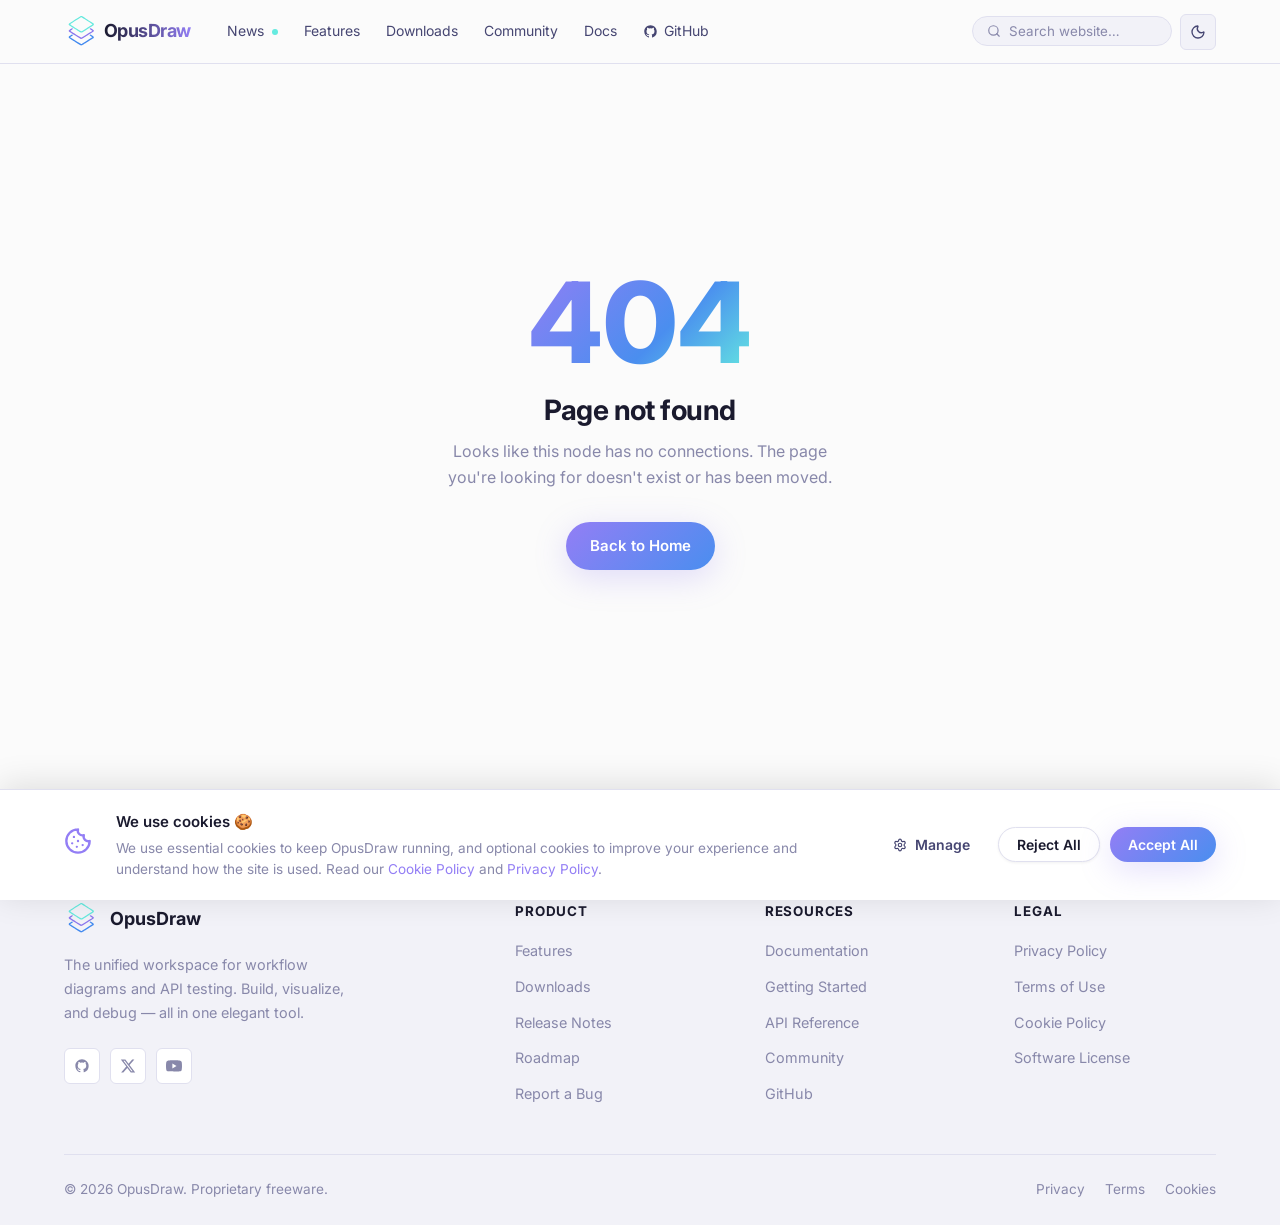
==== index.html @ 01b05174 "initial commit" ====
<!doctype html>
<html lang="en" data-theme="light">
  <head>
    <meta charset="UTF-8" />
    <link rel="icon" type="image/svg+xml" href="/favicon.svg" />
    <meta name="viewport" content="width=device-width, initial-scale=1.0" />

    <!-- Primary Meta Tags -->
    <title>OpusDraw — Workflow Diagrams & API Testing, Unified</title>
    <meta name="title" content="OpusDraw — Workflow Diagrams & API Testing, Unified" />
    <meta name="description" content="OpusDraw combines powerful workflow diagram creation with built-in API endpoint testing. Design, document, and debug — all in one place. Available for Windows, macOS, and Linux." />
    <meta name="keywords" content="workflow diagram, API testing, draw.io alternative, postman alternative, diagram tool, REST client, endpoint testing, software architecture" />
    <meta name="author" content="OpusDraw" />
    <meta name="robots" content="index, follow" />
    <meta name="theme-color" content="#937ef5" />

    <!-- Open Graph / Facebook -->
    <meta property="og:type" content="website" />
    <meta property="og:url" content="https://opusdraw.io/" />
    <meta property="og:title" content="OpusDraw — Workflow Diagrams & API Testing, Unified" />
    <meta property="og:description" content="OpusDraw combines powerful workflow diagram creation with built-in API endpoint testing. Design, document, and debug — all in one place." />
    <meta property="og:image" content="https://opusdraw.io/og-image.png" />
    <meta property="og:site_name" content="OpusDraw" />
    <meta property="og:locale" content="en_US" />

    <!-- Twitter -->
    <meta name="twitter:card" content="summary_large_image" />
    <meta name="twitter:url" content="https://opusdraw.io/" />
    <meta name="twitter:title" content="OpusDraw — Workflow Diagrams & API Testing, Unified" />
    <meta name="twitter:description" content="Combine powerful workflow diagrams with API endpoint testing. Available for Windows, macOS, and Linux." />
    <meta name="twitter:image" content="https://opusdraw.io/og-image.png" />

    <!-- Canonical -->
    <link rel="canonical" href="https://opusdraw.io/" />

    <!-- Structured Data -->
    <script type="application/ld+json">
    {
      "@context": "https://schema.org",
      "@type": "SoftwareApplication",
      "name": "OpusDraw",
      "applicationCategory": "DeveloperApplication",
      "operatingSystem": "Windows, macOS, Linux",
      "description": "OpusDraw is a powerful workflow diagram creation",
      "offers": {
        "@type": "Offer",
        "price": "0",
        "priceCurrency": "USD"
      },
      "url": "https://opusdraw.com",
      "downloadUrl": "https://opusdraw.io/download",
      "softwareVersion": "1.0.0",
      "releaseNotes": "https://opusdraw.com/news"
    }
    </script>
    <!-- NOTE: Update softwareVersion above to match VERSION in src/config/constants.ts -->

    <!-- Google Fonts -->
    <link rel="preconnect" href="https://fonts.googleapis.com" />
    <link rel="preconnect" href="https://fonts.gstatic.com" crossorigin />
    <link href="https://fonts.googleapis.com/css2?family=Inter:wght@300;400;500;600;700;800&family=JetBrains+Mono:wght@400;500&display=swap" rel="stylesheet" />
    <script type="module" crossorigin src="/assets/index-CdtkLllc.js"></script>
    <link rel="stylesheet" crossorigin href="/assets/index-CngmkG54.css">
  </head>
  <body>
    <div id="app"></div>
  </body>
</html>
---- assets/index-CngmkG54.css ----
*,:before,:after{box-sizing:border-box;margin:0;padding:0}html{scroll-behavior:smooth;font-size:16px}:root{--bg-primary:#fbfbfb;--bg-secondary:#f2f2f8;--bg-card:#fff;--bg-nav:#fbfbfbe0;--bg-code:#f0f0f7;--bg-overlay:#00000073;--text-primary:#1a1a2e;--text-secondary:#464672;--text-muted:#88a;--text-on-accent:#fff;--border-color:#e0e0ef;--border-subtle:#ebebf5;--teal:#65ebe0;--teal-dim:#3dd6c8;--purple:#937ef5;--purple-dim:#7c65e8;--blue:#4a8eef;--blue-dim:#2e78e0;--gradient-hero:linear-gradient(135deg, #937ef512 0%, #4a8eef0f 50%, #65ebe00f 100%);--gradient-btn:linear-gradient(135deg, #937ef5, #4a8eef);--gradient-teal:linear-gradient(135deg, #65ebe0, #4a8eef);--gradient-text:linear-gradient(135deg, #937ef5 0%, #4a8eef 60%, #65ebe0 100%);--shadow-xs:0 1px 3px #0000000f;--shadow-sm:0 2px 8px #00000014;--shadow-md:0 4px 24px #0000001a;--shadow-lg:0 8px 48px #00000021;--shadow-xl:0 16px 64px #00000029;--shadow-accent:0 8px 32px #937ef540;--nav-height:64px;--radius-sm:6px;--radius-md:12px;--radius-lg:20px;--radius-xl:32px;--radius-full:9999px;--transition:.22s cubic-bezier(.4, 0, .2, 1)}[data-theme=dark]{--bg-primary:#0d1014;--bg-secondary:#141820;--bg-card:#1a2030;--bg-nav:#0d1014eb;--bg-code:#1e2535;--bg-overlay:#000000a6;--text-primary:#e8eaf6;--text-secondary:#b0b8d4;--text-muted:#6878a0;--border-color:#252d3d;--border-subtle:#1d2535;--teal:#65ebe0;--teal-dim:#4cd9cc;--purple:#937ef5;--purple-dim:#a896f7;--blue:#4a8eef;--blue-dim:#6aaaf7;--gradient-hero:linear-gradient(135deg, #937ef512 0%, #4a8eef0f 50%, #65ebe00f 100%);--gradient-btn:linear-gradient(135deg, #937ef5, #4a8eef);--shadow-xs:0 1px 3px #0006;--shadow-sm:0 2px 8px #00000080;--shadow-md:0 4px 24px #00000080;--shadow-lg:0 8px 48px #0000008c;--shadow-xl:0 16px 64px #0009;--shadow-accent:0 8px 32px #937ef559}body{background-color:var(--bg-primary);color:var(--text-primary);-webkit-font-smoothing:antialiased;-moz-osx-font-smoothing:grayscale;transition:background-color var(--transition), color var(--transition);font-family:Inter,system-ui,-apple-system,BlinkMacSystemFont,sans-serif;line-height:1.6;overflow-x:hidden}a{color:var(--purple);transition:color var(--transition), opacity var(--transition);text-decoration:none}a:hover{opacity:.8}img,video{max-width:100%;display:block}ul{list-style:none}button{cursor:pointer;background:0 0;border:none;font-family:inherit}input,select{font-family:inherit}.gradient-text{background:var(--gradient-text);-webkit-text-fill-color:transparent;-webkit-background-clip:text;background-clip:text}h1,h2,h3,h4,h5{letter-spacing:-.02em;line-height:1.2}.container{width:100%;max-width:1200px;margin:0 auto;padding:0 24px}.container--wide{max-width:1440px}.section{padding:100px 0}.section--sm{padding:64px 0}.btn{border-radius:var(--radius-full);transition:all var(--transition);white-space:nowrap;align-items:center;gap:8px;padding:12px 24px;font-size:.9375rem;font-weight:600;display:inline-flex}.btn--primary{background:var(--gradient-btn);color:#fff;box-shadow:var(--shadow-accent)}.btn--primary:hover{color:#fff;opacity:1;transform:translateY(-2px);box-shadow:0 12px 40px #937ef566}.btn--secondary{background:var(--bg-card);color:var(--text-primary);border:1.5px solid var(--border-color);box-shadow:var(--shadow-xs)}.btn--secondary:hover{border-color:var(--purple);color:var(--purple);box-shadow:var(--shadow-sm);opacity:1;transform:translateY(-2px)}.btn--ghost{color:var(--text-secondary);border-radius:var(--radius-sm);padding:8px 16px}.btn--ghost:hover{background:var(--bg-secondary);color:var(--text-primary);opacity:1}.btn--sm{padding:8px 18px;font-size:.875rem}.btn--lg{padding:15px 32px;font-size:1rem}.btn--icon{border-radius:var(--radius-sm);padding:8px}.badge{border-radius:var(--radius-full);align-items:center;gap:6px;padding:4px 12px;font-size:.8125rem;font-weight:500;display:inline-flex}.badge--teal{color:var(--teal-dim);background:#65ebe026;border:1px solid #65ebe04d}.badge--purple{color:var(--purple);background:#937ef526;border:1px solid #937ef54d}.badge--blue{color:var(--blue);background:#4a8eef26;border:1px solid #4a8eef4d}.navbar{z-index:1000;height:var(--nav-height);background:var(--bg-nav);-webkit-backdrop-filter:blur(16px);border-bottom:1px solid var(--border-color);transition:background var(--transition), border-color var(--transition), box-shadow var(--transition);position:fixed;top:0;left:0;right:0}.navbar.scrolled{box-shadow:var(--shadow-md)}.navbar__inner{align-items:center;gap:8px;height:100%;display:flex}.navbar__logo{flex-shrink:0;align-items:center;gap:4px;margin-right:16px;text-decoration:none;display:flex}.navbar__logo-icon{width:32px;height:32px}.navbar__logo-text{letter-spacing:-.03em;background:linear-gradient(to right, var(--text-primary), var(--purple));-webkit-text-fill-color:transparent;color:#0000;transition:background var(--transition);-webkit-background-clip:text;background-clip:text;font-size:1.125rem;font-weight:700}.navbar__nav{flex:1;align-items:center;gap:2px;display:flex}.navbar__link{color:var(--text-secondary);border-radius:var(--radius-sm);transition:all var(--transition);padding:6px 12px;font-size:.875rem;text-decoration:none}.navbar__link:hover,.navbar__link.active{color:var(--text-primary);background:var(--bg-secondary);opacity:1}.navbar__link--github{align-items:center;gap:6px;display:flex}.navbar__spacer{flex:1}.navbar__search{border-radius:var(--radius-full);background:var(--bg-secondary);border:1.5px solid var(--border-color);transition:all var(--transition);align-items:center;gap:8px;width:200px;padding:6px 14px;display:flex}.navbar__search:focus-within{border-color:var(--purple);width:240px;box-shadow:0 0 0 3px #937ef51f}.navbar__search input{color:var(--text-primary);background:0 0;border:none;outline:none;width:100%;font-size:.8375rem}.navbar__search input::placeholder{color:var(--text-muted)}.navbar__search svg{color:var(--text-muted);flex-shrink:0}.navbar__theme-btn{border-radius:var(--radius-sm);width:36px;height:36px;color:var(--text-secondary);background:var(--bg-secondary);border:1.5px solid var(--border-color);transition:all var(--transition);flex-shrink:0;justify-content:center;align-items:center;display:flex}.navbar__theme-btn:hover{border-color:var(--purple);color:var(--purple);background:var(--bg-card)}.navbar__mobile-toggle{width:36px;height:36px;color:var(--text-secondary);border-radius:var(--radius-sm);justify-content:center;align-items:center;display:none}@media (width<=900px){.navbar__nav,.navbar__search{display:none}.navbar__mobile-toggle{display:flex}.navbar__theme-btn{margin-left:auto}.navbar__nav.open{top:var(--nav-height);background:var(--bg-card);border-bottom:1px solid var(--border-color);box-shadow:var(--shadow-md);flex-direction:column;align-items:flex-start;gap:4px;padding:16px 24px;display:flex;position:fixed;left:0;right:0}.navbar__nav.open .navbar__search{width:100%;margin-top:8px;display:flex}.navbar__spacer{display:none}}.hero{background:var(--gradient-hero);padding:140px 0 100px;position:relative;overflow:hidden}.hero:before{content:"";pointer-events:none;background:radial-gradient(#937ef51f 0%,#0000 70%);width:900px;height:600px;position:absolute;top:-200px;left:50%;transform:translate(-50%)}.hero__inner{grid-template-columns:1fr 1fr;align-items:center;gap:64px;display:grid}.hero__eyebrow{align-items:center;gap:12px;margin-bottom:24px;display:flex}.hero__eyebrow-line{background:var(--gradient-btn);border-radius:var(--radius-full);width:32px;height:2px}.hero__label{text-transform:uppercase;letter-spacing:.08em;color:var(--purple);font-size:.8125rem;font-weight:600}.hero__title{color:var(--text-primary);margin-bottom:24px;font-size:clamp(2.5rem,5vw,3.75rem);font-weight:800;line-height:1.1}.hero__description{color:var(--text-secondary);max-width:520px;margin-bottom:40px;font-size:1.125rem;line-height:1.7}.hero__actions{align-items:center;gap:16px;display:flex}.hero__platform-note{color:var(--text-muted);align-items:center;gap:6px;margin-top:20px;font-size:.8rem;display:flex}.hero__visual{position:relative}.hero__mockup{background:var(--bg-card);border-radius:var(--radius-lg);border:1px solid var(--border-color);box-shadow:var(--shadow-xl);aspect-ratio:16/10;flex-direction:column;display:flex;overflow:hidden}.mockup__titlebar{background:var(--bg-secondary);border-bottom:1px solid var(--border-color);align-items:center;gap:8px;padding:12px 16px;display:flex}.mockup__dot{border-radius:50%;width:12px;height:12px}.mockup__dot--red{background:#ff6059}.mockup__dot--yellow{background:#febc2e}.mockup__dot--green{background:#28c840}.mockup__title{color:var(--text-muted);margin-left:8px;font-size:.8rem;font-weight:500}.mockup__body{flex:1;grid-template-columns:140px 1fr;display:grid;overflow:hidden}.mockup__sidebar{border-right:1px solid var(--border-color);flex-direction:column;gap:6px;padding:12px;display:flex}.mockup__sidebar-item{border-radius:var(--radius-sm);background:var(--bg-secondary);height:28px;position:relative;overflow:hidden}.mockup__sidebar-item:after{content:"";background:var(--border-color);border-radius:4px;width:60%;height:8px;position:absolute;top:50%;left:10px;transform:translateY(-50%)}.mockup__sidebar-item.active{background:#937ef51f;border:1px solid #937ef540}.mockup__sidebar-item.active:after{background:#937ef566}.mockup__canvas{position:relative;overflow:hidden}.hero__glow{filter:blur(80px);pointer-events:none;z-index:-1;border-radius:50%;width:300px;height:300px;position:absolute}.hero__glow--purple{background:#937ef52e;top:-100px;right:-80px}.hero__glow--teal{background:#65ebe01f;bottom:-80px;left:-60px}@media (width<=900px){.hero__inner{grid-template-columns:1fr}.hero__visual{order:-1}.hero{padding:120px 0 60px}}.features-overview{background:var(--bg-secondary);padding:100px 0}.section__header{text-align:center;margin-bottom:64px}.section__subtitle{text-transform:uppercase;letter-spacing:.1em;color:var(--purple);margin-bottom:14px;font-size:.8375rem;font-weight:600}.section__title{color:var(--text-primary);margin-bottom:16px;font-size:clamp(2rem,3.5vw,2.75rem);font-weight:800}.section__desc{color:var(--text-secondary);max-width:600px;margin:0 auto;font-size:1.0625rem;line-height:1.7}.features-grid{grid-template-columns:repeat(3,1fr);gap:24px;display:grid}@media (width<=900px){.features-grid{grid-template-columns:repeat(2,1fr)}}@media (width<=560px){.features-grid{grid-template-columns:1fr}}.feature-card{background:var(--bg-card);border:1px solid var(--border-color);border-radius:var(--radius-lg);transition:all var(--transition);padding:32px;position:relative;overflow:hidden}.feature-card:before{content:"";opacity:0;transition:opacity var(--transition);border-radius:inherit;position:absolute;inset:0}.feature-card:hover{box-shadow:var(--shadow-lg);border-color:var(--purple);transform:translateY(-4px)}.feature-card:hover:before{opacity:1}.feature-card__icon{border-radius:var(--radius-md);justify-content:center;align-items:center;width:48px;height:48px;margin-bottom:20px;display:flex}.feature-card__icon--teal{color:var(--teal-dim);background:#65ebe026}.feature-card__icon--purple{color:var(--purple);background:#937ef526}.feature-card__icon--blue{color:var(--blue);background:#4a8eef26}.feature-card__title{color:var(--text-primary);margin-bottom:10px;font-size:1.125rem;font-weight:700}.feature-card__desc{color:var(--text-secondary);font-size:.9375rem;line-height:1.65}.showcase{padding:100px 0}.showcase__inner{grid-template-columns:1fr 1fr;align-items:center;gap:80px;display:grid}.showcase__inner.reverse{direction:rtl}.showcase__inner.reverse>*{direction:ltr}@media (width<=900px){.showcase__inner{grid-template-columns:1fr;gap:40px}.showcase__inner.reverse{direction:ltr}}.showcase__tag{text-transform:uppercase;letter-spacing:.08em;color:var(--teal-dim);align-items:center;gap:6px;margin-bottom:16px;font-size:.8125rem;font-weight:600;display:inline-flex}.showcase__title{color:var(--text-primary);margin-bottom:20px;font-size:clamp(1.75rem,3vw,2.375rem);font-weight:800;line-height:1.2}.showcase__desc{color:var(--text-secondary);margin-bottom:32px;font-size:1rem;line-height:1.75}.showcase__list{flex-direction:column;gap:12px;margin-bottom:32px;display:flex}.showcase__list-item{color:var(--text-secondary);align-items:flex-start;gap:12px;font-size:.9375rem;display:flex}.showcase__list-item svg{color:var(--teal);flex-shrink:0;margin-top:2px}.showcase__visual{background:var(--bg-card);border-radius:var(--radius-lg);border:1px solid var(--border-color);box-shadow:var(--shadow-lg);overflow:hidden}.code-panel{padding:24px}.code-panel__header{align-items:center;gap:10px;margin-bottom:16px;display:flex}.code-panel__method{border-radius:var(--radius-sm);padding:3px 10px;font-family:JetBrains Mono,monospace;font-size:.75rem;font-weight:700}.method--get{color:var(--teal-dim);background:#65ebe026}.method--post{color:var(--purple);background:#937ef526}.method--put{color:#c99520;background:#febc2e26}.method--delete{color:#e04040;background:#ff605926}.code-panel__url{color:var(--text-secondary);text-overflow:ellipsis;white-space:nowrap;flex:1;font-family:JetBrains Mono,monospace;font-size:.8rem;overflow:hidden}.code-panel__send{border-radius:var(--radius-full);background:var(--gradient-btn);color:#fff;padding:5px 14px;font-size:.8rem;font-weight:600}.code-panel__tabs{border-bottom:1px solid var(--border-color);gap:2px;margin-bottom:16px;display:flex}.code-panel__tab{color:var(--text-muted);cursor:pointer;transition:all var(--transition);border-bottom:2px solid #0000;padding:6px 14px;font-size:.8rem}.code-panel__tab.active{color:var(--purple);border-bottom-color:var(--purple)}.code-panel__code{color:var(--text-secondary);background:var(--bg-code);border-radius:var(--radius-sm);padding:16px;font-family:JetBrains Mono,monospace;font-size:.78rem;line-height:1.8}.code-panel__code .key{color:var(--purple)}.code-panel__code .str{color:var(--teal-dim)}.code-panel__code .num{color:var(--blue)}.code-panel__code .bool{color:#e04040}.code-panel__status{color:var(--text-muted);align-items:center;gap:8px;margin-top:12px;font-family:JetBrains Mono,monospace;font-size:.8rem;display:flex}.code-panel__status-dot{background:#28c840;border-radius:50%;width:8px;height:8px}.platforms{background:var(--bg-secondary);padding:80px 0}.platforms__grid{grid-template-columns:repeat(3,1fr);gap:24px;margin-top:48px;display:grid}@media (width<=700px){.platforms__grid{grid-template-columns:1fr}}.platform-card{background:var(--bg-card);border:1px solid var(--border-color);border-radius:var(--radius-lg);text-align:center;transition:all var(--transition);padding:32px 28px}.platform-card:hover{box-shadow:var(--shadow-md);border-color:var(--purple);transform:translateY(-4px)}.platform-card__icon{width:56px;height:56px;color:var(--purple);margin:0 auto 16px}.platform-card__name{color:var(--text-primary);margin-bottom:8px;font-size:1.25rem;font-weight:700}.platform-card__formats{flex-wrap:wrap;justify-content:center;gap:6px;margin-bottom:24px;display:flex}.format-tag{border-radius:var(--radius-full);background:var(--bg-secondary);color:var(--text-muted);border:1px solid var(--border-color);padding:3px 10px;font-family:JetBrains Mono,monospace;font-size:.75rem}.community-banner{text-align:center;padding:100px 0;position:relative;overflow:hidden}.community-banner:before{content:"";background:var(--gradient-hero);position:absolute;inset:0}.community-banner__inner{z-index:1;position:relative}.community-banner__title{color:var(--text-primary);margin-bottom:20px;font-size:clamp(2rem,4vw,3rem);font-weight:800}.community-banner__desc{color:var(--text-secondary);max-width:560px;margin:0 auto 40px;font-size:1.125rem;line-height:1.7}.community-banner__actions{flex-wrap:wrap;justify-content:center;gap:16px;display:flex}.footer{background:var(--bg-secondary);border-top:1px solid var(--border-color);padding:64px 0 0}.footer__inner{grid-template-columns:2fr 1fr 1fr 1fr;gap:48px;display:grid}@media (width<=900px){.footer__inner{grid-template-columns:1fr 1fr;gap:32px}}@media (width<=560px){.footer__inner{grid-template-columns:1fr}}.footer__logo{align-items:center;gap:10px;margin-bottom:16px;text-decoration:none;display:flex}.footer__logo-text{color:var(--text-primary);font-size:1.125rem;font-weight:700}.footer__tagline{color:var(--text-muted);max-width:280px;margin-bottom:24px;font-size:.9rem;line-height:1.65}.footer__social{gap:10px;display:flex}.footer__social-link{border-radius:var(--radius-sm);background:var(--bg-card);border:1px solid var(--border-color);width:36px;height:36px;color:var(--text-muted);transition:all var(--transition);justify-content:center;align-items:center;display:flex}.footer__social-link:hover{border-color:var(--purple);color:var(--purple);opacity:1}.footer__col-title{text-transform:uppercase;letter-spacing:.06em;color:var(--text-primary);margin-bottom:16px;font-size:.8375rem;font-weight:700}.footer__links{flex-direction:column;gap:10px;display:flex}.footer__link{color:var(--text-muted);transition:color var(--transition);font-size:.9rem;text-decoration:none}.footer__link:hover{color:var(--text-primary);opacity:1}.footer__bottom{border-top:1px solid var(--border-color);flex-wrap:wrap;justify-content:space-between;align-items:center;gap:12px;margin-top:48px;padding:24px 0;display:flex}.footer__bottom-text{color:var(--text-muted);font-size:.85rem}.footer__bottom-links{gap:20px;display:flex}.footer__bottom-link{color:var(--text-muted);transition:color var(--transition);font-size:.85rem;text-decoration:none}.footer__bottom-link:hover{color:var(--text-primary);opacity:1}.cookie-consent{z-index:9999;background:var(--bg-card);border-top:1px solid var(--border-color);transition:transform .4s cubic-bezier(.4,0,.2,1);position:fixed;bottom:0;left:0;right:0;transform:translateY(100%);box-shadow:0 -4px 32px #0000001f}.cookie-consent.visible{transform:translateY(0)}.cookie-consent__inner{flex-wrap:wrap;align-items:center;gap:24px;max-width:1200px;margin:0 auto;padding:20px 24px;display:flex}.cookie-consent__icon{flex-shrink:0;font-size:1.75rem}.cookie-consent__text{flex:1;min-width:260px}.cookie-consent__title{color:var(--text-primary);margin-bottom:4px;font-size:.9375rem;font-weight:600}.cookie-consent__desc{color:var(--text-muted);font-size:.85rem;line-height:1.55}.cookie-consent__desc a{color:var(--purple)}.cookie-consent__actions{flex-wrap:wrap;flex-shrink:0;gap:10px;display:flex}.cookie-consent__details{border-bottom:1px solid var(--border-color);background:var(--bg-secondary);width:100%;max-width:1200px;margin:0 auto;padding:20px 24px 16px}.cookie-details__grid{flex-direction:column;gap:12px;margin-bottom:16px;display:flex}.cookie-details__row{background:var(--bg-card);border:1px solid var(--border-color);border-radius:var(--radius-md);justify-content:space-between;align-items:center;gap:16px;padding:12px 16px;display:flex}.cookie-details__info{flex-direction:column;flex:1;gap:2px;display:flex}.cookie-details__name{color:var(--text-primary);font-size:.875rem;font-weight:600}.cookie-details__desc{color:var(--text-muted);font-size:.8rem;line-height:1.45}.cookie-details__badge{border-radius:var(--radius-full);color:var(--teal-dim);white-space:nowrap;background:#65ebe01f;border:1px solid #65ebe040;flex-shrink:0;padding:3px 10px;font-size:.72rem;font-weight:600}.cookie-details__footer{justify-content:flex-end;display:flex}.cookie-toggle{cursor:pointer;flex-shrink:0;width:38px;height:22px;display:inline-block;position:relative}.cookie-toggle input{opacity:0;width:0;height:0;position:absolute}.cookie-toggle__slider{background:var(--border-color);transition:background var(--transition);border-radius:22px;position:absolute;inset:0}.cookie-toggle__slider:before{content:"";width:16px;height:16px;transition:transform var(--transition);background:#fff;border-radius:50%;position:absolute;top:3px;left:3px;box-shadow:0 1px 3px #0003}.cookie-toggle input:checked+.cookie-toggle__slider{background:var(--purple)}.cookie-toggle input:checked+.cookie-toggle__slider:before{transform:translate(16px)}.cookie-toggle input:focus-visible+.cookie-toggle__slider{outline:2px solid var(--purple);outline-offset:2px}.page-hero{background:var(--gradient-hero);text-align:center;padding:120px 0 60px}.page-hero__title{color:var(--text-primary);margin-bottom:16px;font-size:clamp(2.25rem,4vw,3rem);font-weight:800}.page-hero__desc{color:var(--text-secondary);max-width:560px;margin:0 auto;font-size:1.0625rem;line-height:1.7}.download-version-bar{background:var(--bg-secondary);border-bottom:1px solid var(--border-color);padding:14px 0}.download-version-bar__inner{flex-wrap:wrap;justify-content:center;align-items:center;gap:24px;display:flex}.version-info{color:var(--text-muted);align-items:center;gap:8px;font-size:.875rem;display:flex}.version-info strong{color:var(--text-primary);font-weight:600}.version-chip{border-radius:var(--radius-full);color:var(--purple);background:#937ef51f;border:1px solid #937ef540;align-items:center;gap:4px;padding:3px 10px;font-size:.8rem;font-weight:600;display:inline-flex}.download-page{padding:64px 0 100px}.download-platform{margin-bottom:64px}.download-platform__header{border-bottom:1px solid var(--border-color);align-items:center;gap:16px;margin-bottom:10px;padding-bottom:20px;display:flex}.download-platform__icon{width:44px;height:44px;color:var(--purple)}.download-platform__title{color:var(--text-primary);font-size:1.5rem;font-weight:700}.download-platform__subtitle{color:var(--text-muted);margin-top:2px;font-size:.875rem}.download-table{border-collapse:collapse;border:1px solid var(--border-color);border-radius:var(--radius-lg);width:100%;overflow:hidden}.download-table th{background:var(--bg-secondary);text-align:left;text-transform:uppercase;letter-spacing:.06em;color:var(--text-muted);border-bottom:1px solid var(--border-color);padding:12px 20px;font-size:.8rem;font-weight:600}.download-table td{color:var(--text-secondary);border-bottom:1px solid var(--border-subtle);vertical-align:middle;padding:14px 20px;font-size:.9125rem}.download-table tr:last-child td{border-bottom:none}.download-table tr:hover td{background:var(--bg-secondary)}.download-table td:first-child{color:var(--text-primary);font-family:JetBrains Mono,monospace;font-size:.875rem;font-weight:500}.download-table td .arch-chip{border-radius:var(--radius-full);background:var(--bg-secondary);border:1px solid var(--border-color);color:var(--text-muted);margin-left:8px;padding:2px 8px;font-family:JetBrains Mono,monospace;font-size:.75rem;display:inline-block}.download-btn{border-radius:var(--radius-full);background:var(--gradient-btn);color:#fff;transition:all var(--transition);box-shadow:var(--shadow-xs);align-items:center;gap:6px;padding:8px 18px;font-size:.875rem;font-weight:600;text-decoration:none;display:inline-flex}.download-btn:hover{box-shadow:var(--shadow-accent);opacity:1;color:#fff;transform:translateY(-1px)}.download-btn--ghost{color:var(--purple);box-shadow:none;background:0 0;border:1.5px solid #937ef559}.download-btn--ghost:hover{color:var(--purple);box-shadow:none;background:#937ef514}@media (width<=700px){.download-table{-webkit-overflow-scrolling:touch;display:block;overflow-x:auto}}.inner-page{padding:120px 0 80px}.inner-page__hero{margin-bottom:56px}.inner-page__eyebrow{text-transform:uppercase;letter-spacing:.08em;color:var(--purple);margin-bottom:12px;font-size:.8125rem;font-weight:600}.inner-page__title{color:var(--text-primary);margin-bottom:16px;font-size:clamp(2rem,4vw,3rem);font-weight:800}.inner-page__desc{color:var(--text-secondary);max-width:600px;font-size:1.0625rem;line-height:1.7}.coming-soon{text-align:center;flex-direction:column;justify-content:center;align-items:center;padding:80px 24px;display:flex}.coming-soon__icon{color:var(--purple);opacity:.7;margin-bottom:24px}.coming-soon__title{color:var(--text-primary);margin-bottom:12px;font-size:1.5rem;font-weight:700}.coming-soon__desc{color:var(--text-muted);max-width:400px;font-size:1rem;line-height:1.65}.news-grid{grid-template-columns:repeat(auto-fill,minmax(340px,1fr));gap:28px;display:grid}.news-card{background:var(--bg-card);border:1px solid var(--border-color);border-radius:var(--radius-lg);transition:all var(--transition);flex-direction:column;display:flex;overflow:hidden}.news-card:hover{box-shadow:var(--shadow-md);border-color:var(--purple);transform:translateY(-4px)}.news-card__img{background:var(--gradient-hero);height:180px;color:var(--purple);opacity:.8;justify-content:center;align-items:center;display:flex}.news-card__body{flex-direction:column;flex:1;padding:24px;display:flex}.news-card__meta{color:var(--text-muted);align-items:center;gap:12px;margin-bottom:12px;font-size:.8125rem;display:flex}.news-card__title{color:var(--text-primary);margin-bottom:10px;font-size:1.125rem;font-weight:700;line-height:1.35}.news-card__excerpt{color:var(--text-secondary);flex:1;margin-bottom:20px;font-size:.9rem;line-height:1.6}.news-card__link{color:var(--purple);transition:gap var(--transition);align-items:center;gap:4px;font-size:.875rem;font-weight:600;text-decoration:none;display:flex}.news-card__link:hover{opacity:1;gap:8px}.docs-layout{grid-template-columns:260px 1fr;align-items:start;gap:48px;display:grid}@media (width<=860px){.docs-layout{grid-template-columns:1fr}}.docs-sidebar{top:calc(var(--nav-height) + 24px);position:sticky}.docs-sidebar__section{margin-bottom:24px}.docs-sidebar__section-title{text-transform:uppercase;letter-spacing:.08em;color:var(--text-muted);margin-bottom:8px;padding:0 12px;font-size:.75rem;font-weight:700}.docs-sidebar__link{border-radius:var(--radius-sm);color:var(--text-secondary);transition:all var(--transition);padding:7px 12px;font-size:.9rem;text-decoration:none;display:block}.docs-sidebar__link:hover,.docs-sidebar__link.active{background:var(--bg-secondary);color:var(--text-primary);opacity:1}.docs-sidebar__link.active{color:var(--purple);background:#937ef514}.docs-content h2{color:var(--text-primary);margin-top:48px;margin-bottom:16px;font-size:1.75rem;font-weight:700}.docs-content h2:first-child{margin-top:0}.docs-content p{color:var(--text-secondary);margin-bottom:20px;font-size:1rem;line-height:1.75}.docs-content code{background:var(--bg-code);border-radius:var(--radius-sm);color:var(--purple);padding:2px 8px;font-family:JetBrains Mono,monospace;font-size:.875em}.page-enter{animation:.3s forwards pageEnter}@keyframes pageEnter{0%{opacity:0;transform:translateY(12px)}to{opacity:1;transform:translateY(0)}}.scroll-offset{padding-top:var(--nav-height)}.divider{background:var(--border-color);height:1px;margin:0}.nav-badge{background:var(--teal);vertical-align:middle;border-radius:50%;width:6px;height:6px;margin-left:4px;display:inline-block}@media (width<=560px){.section{padding:64px 0}.hero{padding:110px 0 56px}.hero__actions{flex-direction:column;width:100%}.hero__actions .btn{justify-content:center;width:100%}.community-banner__actions{flex-direction:column;align-items:center}.btn--lg{justify-content:center;width:100%}}
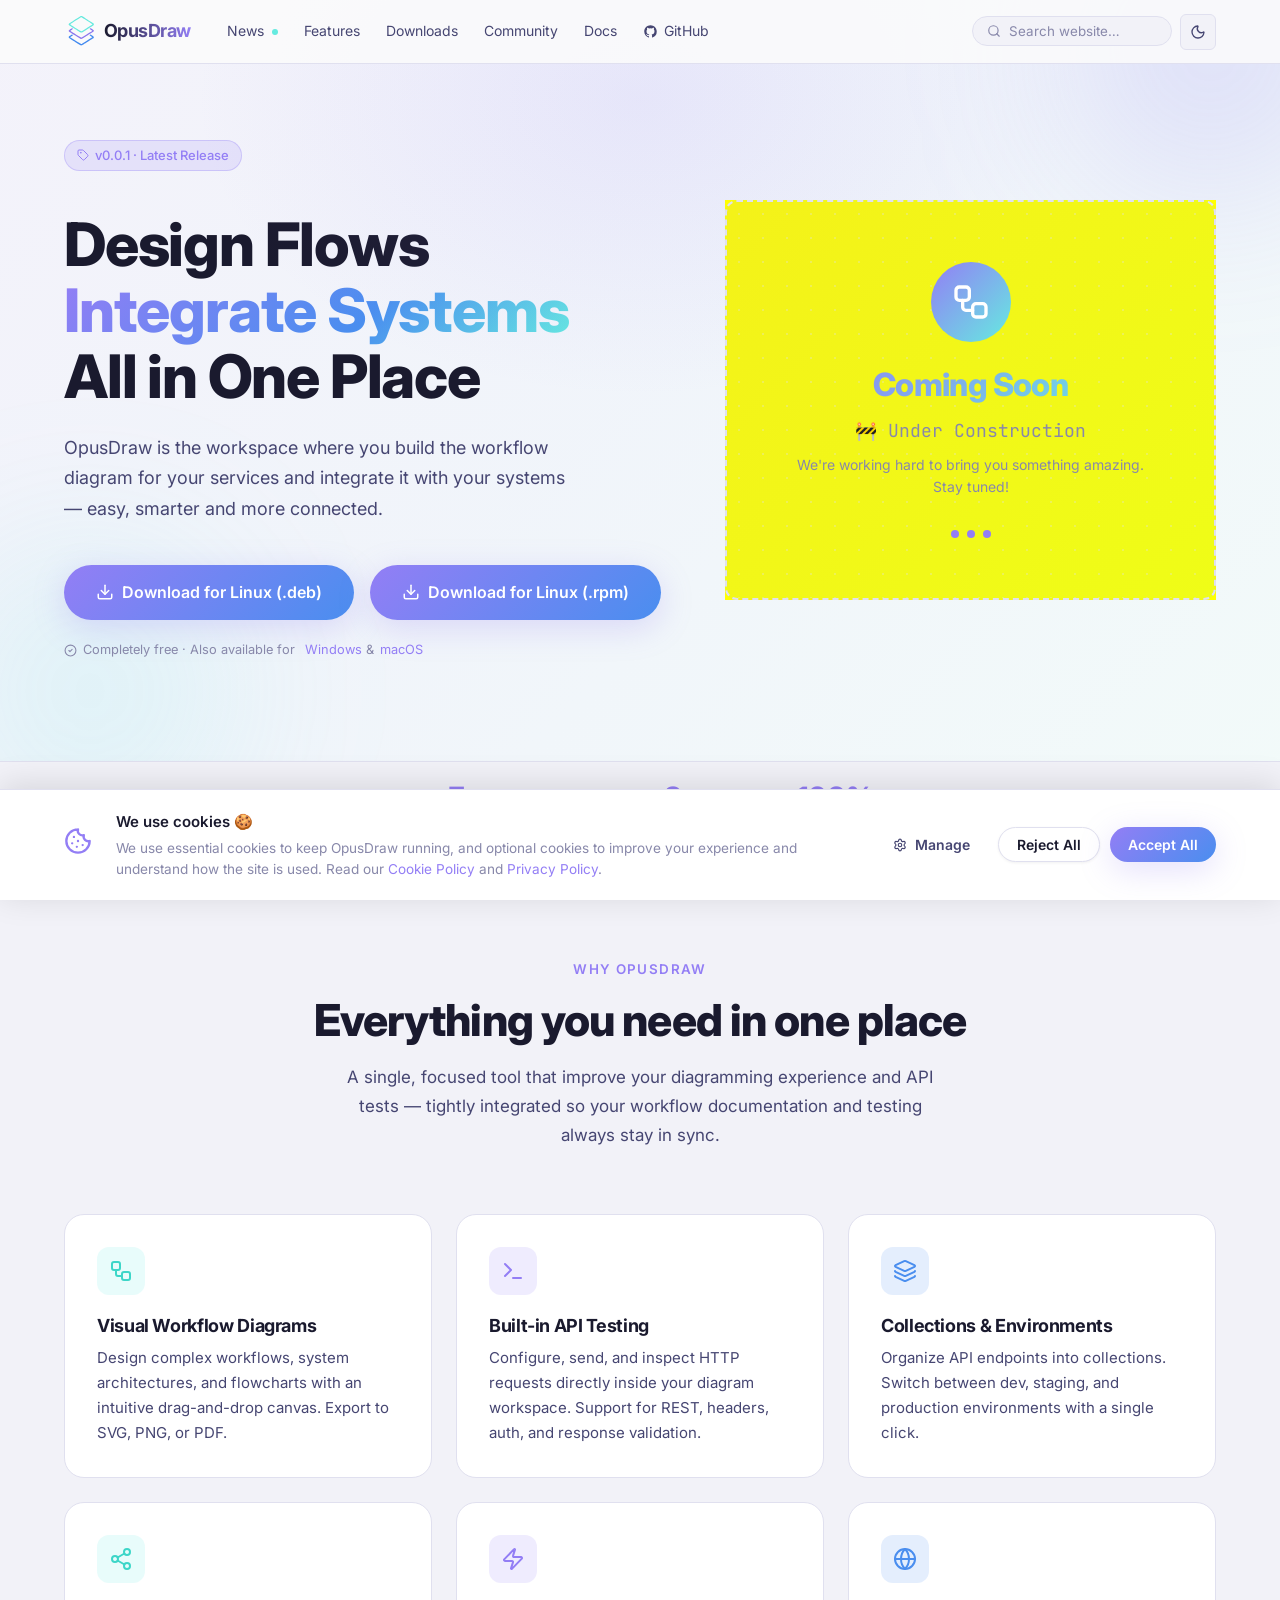
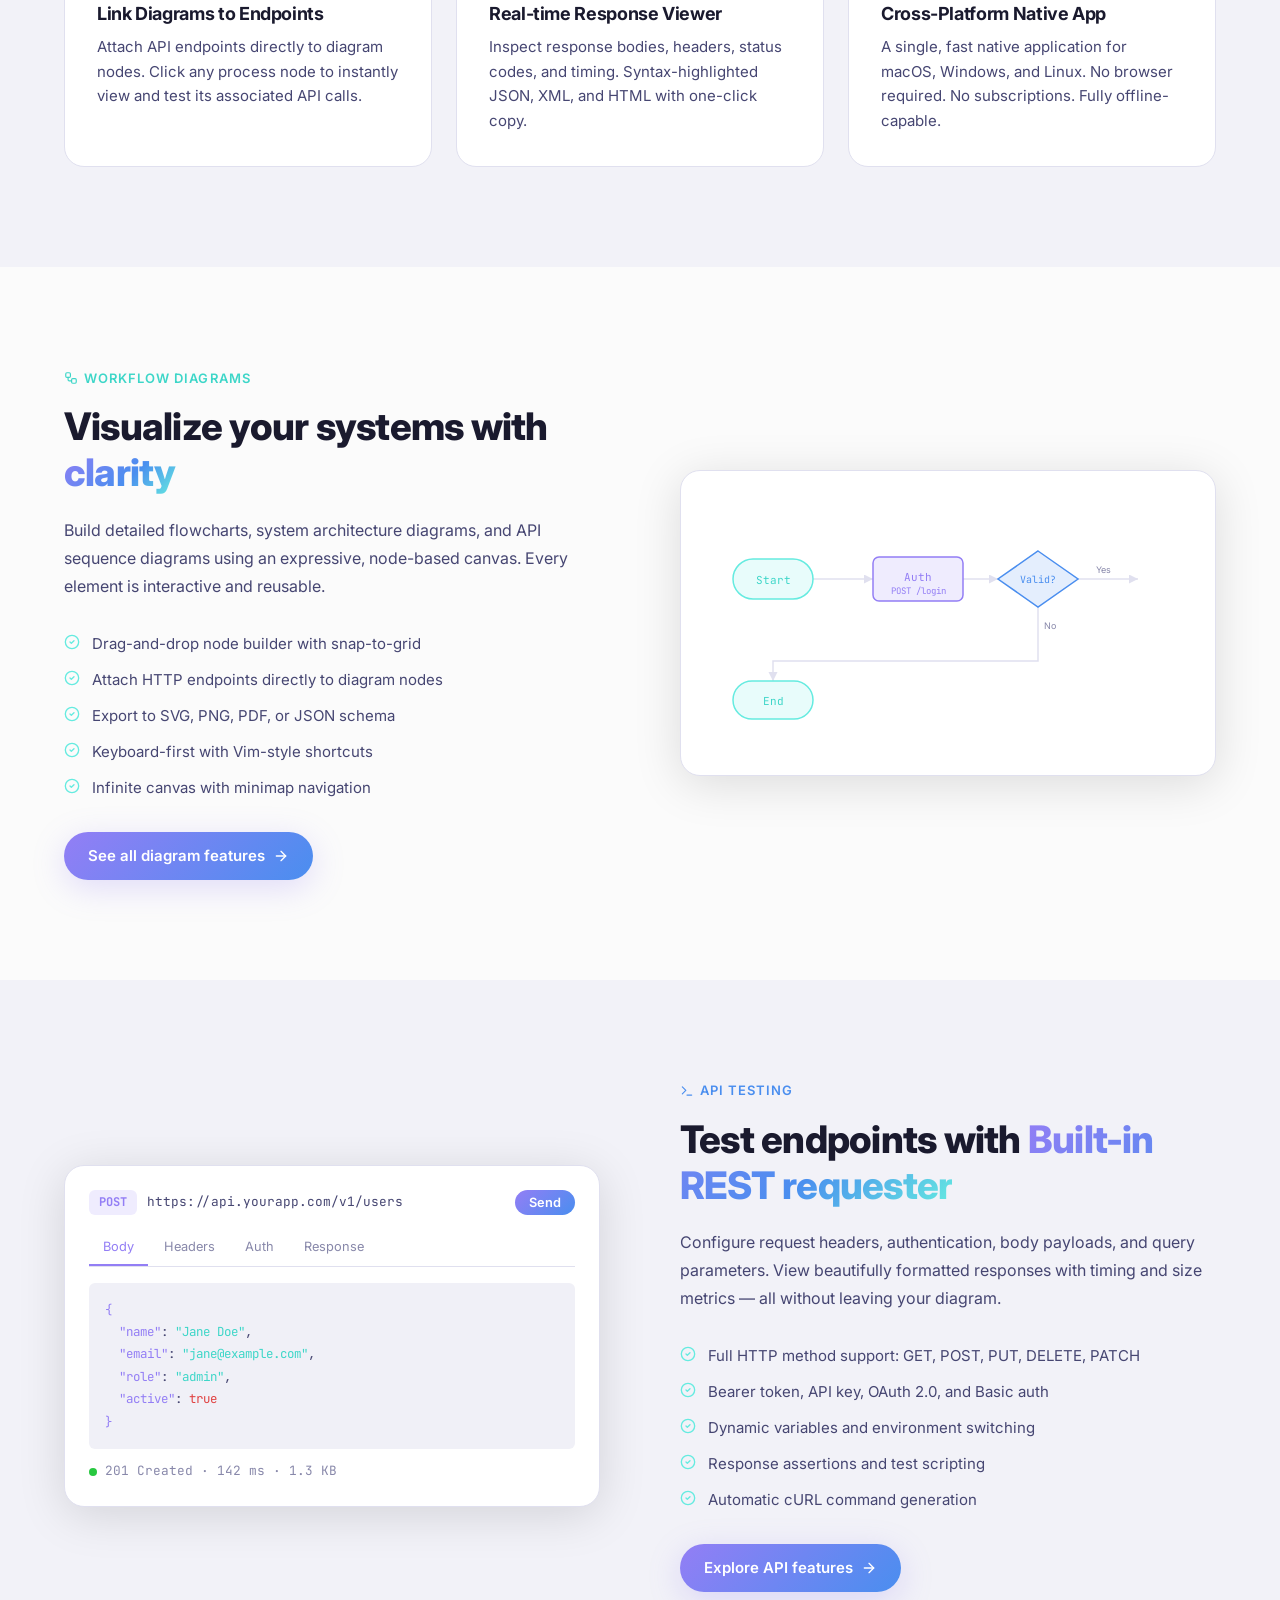
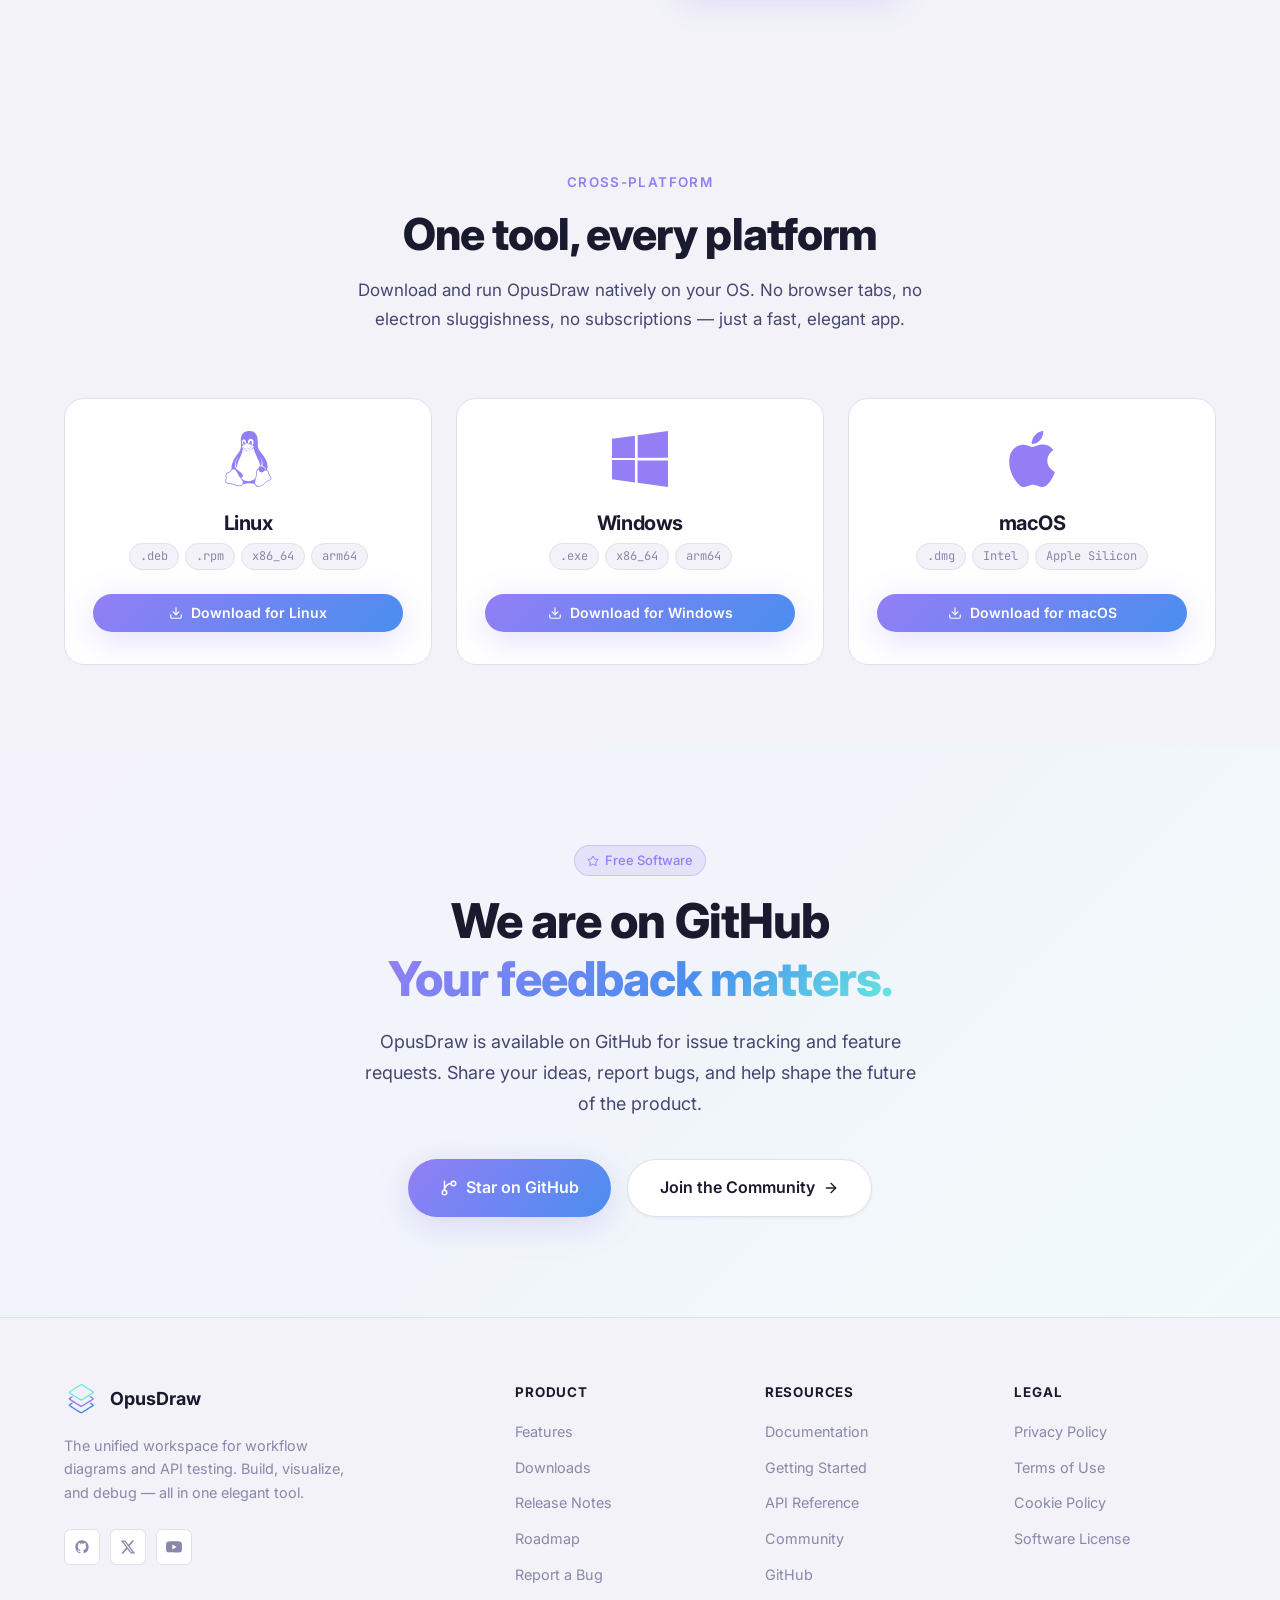
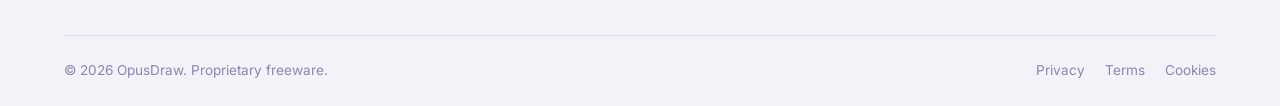
==== commit 08c42d3b: "fix: download page not redirecting" ====
--- a/index.html
+++ b/index.html
@@ -2,13 +2,13 @@
 <html lang="en" data-theme="light">
   <head>
     <meta charset="UTF-8" />
-    <link rel="icon" type="image/svg+xml" href="/favicon.svg" />
+    <link rel="icon" type="image/x-icon" href="/favicon.ico" />
     <meta name="viewport" content="width=device-width, initial-scale=1.0" />
 
     <!-- Primary Meta Tags -->
-    <title>OpusDraw — Workflow Diagrams & API Testing, Unified</title>
-    <meta name="title" content="OpusDraw — Workflow Diagrams & API Testing, Unified" />
-    <meta name="description" content="OpusDraw combines powerful workflow diagram creation with built-in API endpoint testing. Design, document, and debug — all in one place. Available for Windows, macOS, and Linux." />
+    <title>OpusDraw — Build powerful workflow diagrams</title>
+    <meta name="title" content="OpusDraw — Build powerful workflow diagrams" />
+    <meta name="description" content="OpusDraw combines powerful workflow diagram creation and systems integration. Design, document and test — all in one place.. Available for Windows, macOS and Linux." />
     <meta name="keywords" content="workflow diagram, API testing, draw.io alternative, postman alternative, diagram tool, REST client, endpoint testing, software architecture" />
     <meta name="author" content="OpusDraw" />
     <meta name="robots" content="index, follow" />
@@ -16,22 +16,22 @@
 
     <!-- Open Graph / Facebook -->
     <meta property="og:type" content="website" />
-    <meta property="og:url" content="https://opusdraw.io/" />
-    <meta property="og:title" content="OpusDraw — Workflow Diagrams & API Testing, Unified" />
-    <meta property="og:description" content="OpusDraw combines powerful workflow diagram creation with built-in API endpoint testing. Design, document, and debug — all in one place." />
-    <meta property="og:image" content="https://opusdraw.io/og-image.png" />
+    <meta property="og:url" content="https://opusdraw.com/" />
+    <meta property="og:title" content="OpusDraw — Build powerful workflow diagrams" />
+    <meta property="og:description" content="OpusDraw combines powerful workflow diagram creation and systems integration. Design, document and test — all in one place." />
+    <meta property="og:image" content="https://opusdraw.com/og-image.png" />
     <meta property="og:site_name" content="OpusDraw" />
     <meta property="og:locale" content="en_US" />
 
     <!-- Twitter -->
     <meta name="twitter:card" content="summary_large_image" />
-    <meta name="twitter:url" content="https://opusdraw.io/" />
-    <meta name="twitter:title" content="OpusDraw — Workflow Diagrams & API Testing, Unified" />
+    <meta name="twitter:url" content="https://opusdraw.com/" />
+    <meta name="twitter:title" content="OpusDraw — Build powerful workflow diagrams" />
     <meta name="twitter:description" content="Combine powerful workflow diagrams with API endpoint testing. Available for Windows, macOS, and Linux." />
-    <meta name="twitter:image" content="https://opusdraw.io/og-image.png" />
+    <meta name="twitter:image" content="https://opusdraw.com/og-image.png" />
 
     <!-- Canonical -->
-    <link rel="canonical" href="https://opusdraw.io/" />
+    <link rel="canonical" href="https://opusdraw.com/" />
 
     <!-- Structured Data -->
     <script type="application/ld+json">
@@ -48,7 +48,7 @@
         "priceCurrency": "USD"
       },
       "url": "https://opusdraw.com",
-      "downloadUrl": "https://opusdraw.io/download",
+      "downloadUrl": "https://opusdraw.com/download",
       "softwareVersion": "1.0.0",
       "releaseNotes": "https://opusdraw.com/news"
     }
@@ -59,8 +59,8 @@
     <link rel="preconnect" href="https://fonts.googleapis.com" />
     <link rel="preconnect" href="https://fonts.gstatic.com" crossorigin />
     <link href="https://fonts.googleapis.com/css2?family=Inter:wght@300;400;500;600;700;800&family=JetBrains+Mono:wght@400;500&display=swap" rel="stylesheet" />
-    <script type="module" crossorigin src="/assets/index-CdtkLllc.js"></script>
-    <link rel="stylesheet" crossorigin href="/assets/index-CngmkG54.css">
+    <script type="module" crossorigin src="/assets/index-MdqsMY6i.js"></script>
+    <link rel="stylesheet" crossorigin href="/assets/index-Bxl8lqng.css">
   </head>
   <body>
     <div id="app"></div>
--- a/assets/index-Bxl8lqng.css
+++ b/assets/index-Bxl8lqng.css
@@ -0,0 +1 @@
+*,:before,:after{box-sizing:border-box;margin:0;padding:0}html{scroll-behavior:smooth;font-size:16px}:root{--bg-primary:#fbfbfb;--bg-secondary:#f2f2f8;--bg-card:#fff;--bg-nav:#fbfbfbe0;--bg-code:#f0f0f7;--bg-overlay:#00000073;--text-primary:#1a1a2e;--text-secondary:#464672;--text-muted:#88a;--text-on-accent:#fff;--border-color:#e0e0ef;--border-subtle:#ebebf5;--teal:#65ebe0;--teal-dim:#3dd6c8;--purple:#937ef5;--purple-dim:#7c65e8;--blue:#4a8eef;--blue-dim:#2e78e0;--gradient-hero:linear-gradient(135deg, #937ef512 0%, #4a8eef0f 50%, #65ebe00f 100%);--gradient-btn:linear-gradient(135deg, #937ef5, #4a8eef);--gradient-teal:linear-gradient(135deg, #65ebe0, #4a8eef);--gradient-text:linear-gradient(135deg, #937ef5 0%, #4a8eef 60%, #65ebe0 100%);--shadow-xs:0 1px 3px #0000000f;--shadow-sm:0 2px 8px #00000014;--shadow-md:0 4px 24px #0000001a;--shadow-lg:0 8px 48px #00000021;--shadow-xl:0 16px 64px #00000029;--shadow-accent:0 8px 32px #937ef540;--nav-height:64px;--radius-sm:6px;--radius-md:12px;--radius-lg:20px;--radius-xl:32px;--radius-full:9999px;--transition:.22s cubic-bezier(.4, 0, .2, 1)}[data-theme=dark]{--bg-primary:#0d1014;--bg-secondary:#141820;--bg-card:#1a2030;--bg-nav:#0d1014eb;--bg-code:#1e2535;--bg-overlay:#000000a6;--text-primary:#e8eaf6;--text-secondary:#b0b8d4;--text-muted:#6878a0;--border-color:#252d3d;--border-subtle:#1d2535;--teal:#65ebe0;--teal-dim:#4cd9cc;--purple:#937ef5;--purple-dim:#a896f7;--blue:#4a8eef;--blue-dim:#6aaaf7;--gradient-hero:linear-gradient(135deg, #937ef512 0%, #4a8eef0f 50%, #65ebe00f 100%);--gradient-btn:linear-gradient(135deg, #937ef5, #4a8eef);--shadow-xs:0 1px 3px #0006;--shadow-sm:0 2px 8px #00000080;--shadow-md:0 4px 24px #00000080;--shadow-lg:0 8px 48px #0000008c;--shadow-xl:0 16px 64px #0009;--shadow-accent:0 8px 32px #937ef559}body{background-color:var(--bg-primary);color:var(--text-primary);-webkit-font-smoothing:antialiased;-moz-osx-font-smoothing:grayscale;transition:background-color var(--transition), color var(--transition);font-family:Inter,system-ui,-apple-system,BlinkMacSystemFont,sans-serif;line-height:1.6;overflow-x:hidden}a{color:var(--purple);transition:color var(--transition), opacity var(--transition);text-decoration:none}a:hover{opacity:.8}img,video{max-width:100%;display:block}ul{list-style:none}button{cursor:pointer;background:0 0;border:none;font-family:inherit}input,select{font-family:inherit}.gradient-text{background:var(--gradient-text);-webkit-text-fill-color:transparent;-webkit-background-clip:text;background-clip:text}h1,h2,h3,h4,h5{letter-spacing:-.02em;line-height:1.2}.container{width:100%;max-width:1200px;margin:0 auto;padding:0 24px}.container--wide{max-width:1440px}.section{padding:100px 0}.section--sm{padding:64px 0}.btn{border-radius:var(--radius-full);transition:all var(--transition);white-space:nowrap;align-items:center;gap:8px;padding:12px 24px;font-size:.9375rem;font-weight:600;display:inline-flex}.btn--primary{background:var(--gradient-btn);color:#fff;box-shadow:var(--shadow-accent)}.btn--primary:hover{color:#fff;opacity:1;transform:translateY(-2px);box-shadow:0 12px 40px #937ef566}.btn--secondary{background:var(--bg-card);color:var(--text-primary);border:1.5px solid var(--border-color);box-shadow:var(--shadow-xs)}.btn--secondary:hover{border-color:var(--purple);color:var(--purple);box-shadow:var(--shadow-sm);opacity:1;transform:translateY(-2px)}.btn--ghost{color:var(--text-secondary);border-radius:var(--radius-sm);padding:8px 16px}.btn--ghost:hover{background:var(--bg-secondary);color:var(--text-primary);opacity:1}.btn--sm{padding:8px 18px;font-size:.875rem}.btn--lg{padding:15px 32px;font-size:1rem}.btn--icon{border-radius:var(--radius-sm);padding:8px}.badge{border-radius:var(--radius-full);align-items:center;gap:6px;padding:4px 12px;font-size:.8125rem;font-weight:500;display:inline-flex}.badge--teal{color:var(--teal-dim);background:#65ebe026;border:1px solid #65ebe04d}.badge--purple{color:var(--purple);background:#937ef526;border:1px solid #937ef54d}.badge--blue{color:var(--blue);background:#4a8eef26;border:1px solid #4a8eef4d}.navbar{z-index:1000;height:var(--nav-height);background:var(--bg-nav);-webkit-backdrop-filter:blur(16px);border-bottom:1px solid var(--border-color);transition:background var(--transition), border-color var(--transition), box-shadow var(--transition);position:fixed;top:0;left:0;right:0}.navbar.scrolled{box-shadow:var(--shadow-md)}.navbar__inner{align-items:center;gap:8px;height:100%;display:flex}.navbar__logo{flex-shrink:0;align-items:center;gap:4px;margin-right:16px;text-decoration:none;display:flex}.navbar__logo-icon{width:32px;height:32px}.navbar__logo-text{letter-spacing:-.03em;background:linear-gradient(to right, var(--text-primary), var(--purple));-webkit-text-fill-color:transparent;color:#0000;transition:background var(--transition);-webkit-background-clip:text;background-clip:text;font-size:1.125rem;font-weight:700}.navbar__nav{flex:1;align-items:center;gap:2px;display:flex}.navbar__link{color:var(--text-secondary);border-radius:var(--radius-sm);transition:all var(--transition);padding:6px 12px;font-size:.875rem;text-decoration:none}.navbar__link:hover,.navbar__link.active{color:var(--text-primary);background:var(--bg-secondary);opacity:1}.navbar__link--github{align-items:center;gap:6px;display:flex}.navbar__spacer{flex:1}.navbar__search{border-radius:var(--radius-full);background:var(--bg-secondary);border:1.5px solid var(--border-color);transition:all var(--transition);align-items:center;gap:8px;width:200px;padding:6px 14px;display:flex}.navbar__search:focus-within{border-color:var(--purple);width:240px;box-shadow:0 0 0 3px #937ef51f}.navbar__search input{color:var(--text-primary);background:0 0;border:none;outline:none;width:100%;font-size:.8375rem}.navbar__search input::placeholder{color:var(--text-muted)}.navbar__search svg{color:var(--text-muted);flex-shrink:0}.navbar__theme-btn{border-radius:var(--radius-sm);width:36px;height:36px;color:var(--text-secondary);background:var(--bg-secondary);border:1.5px solid var(--border-color);transition:all var(--transition);flex-shrink:0;justify-content:center;align-items:center;display:flex}.navbar__theme-btn:hover{border-color:var(--purple);color:var(--purple);background:var(--bg-card)}.navbar__mobile-toggle{width:36px;height:36px;color:var(--text-secondary);border-radius:var(--radius-sm);justify-content:center;align-items:center;display:none}@media (width<=900px){.navbar__nav,.navbar__search{display:none}.navbar__mobile-toggle{display:flex}.navbar__theme-btn{margin-left:auto}.navbar__nav.open{top:var(--nav-height);background:var(--bg-card);border-bottom:1px solid var(--border-color);box-shadow:var(--shadow-md);flex-direction:column;align-items:flex-start;gap:4px;padding:16px 24px;display:flex;position:fixed;left:0;right:0}.navbar__nav.open .navbar__search{width:100%;margin-top:8px;display:flex}.navbar__spacer{display:none}}.hero{background:var(--gradient-hero);padding:140px 0 100px;position:relative;overflow:hidden}.hero:before{content:"";pointer-events:none;background:radial-gradient(#937ef51f 0%,#0000 70%);width:900px;height:600px;position:absolute;top:-200px;left:50%;transform:translate(-50%)}.hero__inner{grid-template-columns:1fr 1fr;align-items:center;gap:64px;display:grid}.hero__eyebrow{align-items:center;gap:12px;margin-bottom:24px;display:flex}.hero__eyebrow-line{background:var(--gradient-btn);border-radius:var(--radius-full);width:32px;height:2px}.hero__label{text-transform:uppercase;letter-spacing:.08em;color:var(--purple);font-size:.8125rem;font-weight:600}.hero__title{color:var(--text-primary);margin-bottom:24px;font-size:clamp(2.5rem,5vw,3.75rem);font-weight:800;line-height:1.1}.hero__description{color:var(--text-secondary);max-width:520px;margin-bottom:40px;font-size:1.125rem;line-height:1.7}.hero__actions{align-items:center;gap:16px;display:flex}.hero__platform-note{color:var(--text-muted);align-items:center;gap:6px;margin-top:20px;font-size:.8rem;display:flex}.hero__visual{background:#ff0;position:relative}.hero__mockup{background:var(--bg-card);border-radius:var(--radius-lg);border:1px solid var(--border-color);box-shadow:var(--shadow-xl);aspect-ratio:16/10;flex-direction:column;display:flex;overflow:hidden}.mockup__titlebar{background:var(--bg-secondary);border-bottom:1px solid var(--border-color);align-items:center;gap:8px;padding:12px 16px;display:flex}.mockup__dot{border-radius:50%;width:12px;height:12px}.mockup__dot--red{background:#ff6059}.mockup__dot--yellow{background:#febc2e}.mockup__dot--green{background:#28c840}.mockup__title{color:var(--text-muted);margin-left:8px;font-size:.8rem;font-weight:500}.mockup__body{flex:1;grid-template-columns:140px 1fr;display:grid;overflow:hidden}.mockup__sidebar{border-right:1px solid var(--border-color);flex-direction:column;gap:6px;padding:12px;display:flex}.mockup__sidebar-item{border-radius:var(--radius-sm);background:var(--bg-secondary);height:28px;position:relative;overflow:hidden}.mockup__sidebar-item:after{content:"";background:var(--border-color);border-radius:4px;width:60%;height:8px;position:absolute;top:50%;left:10px;transform:translateY(-50%)}.mockup__sidebar-item.active{background:#937ef51f;border:1px solid #937ef540}.mockup__sidebar-item.active:after{background:#937ef566}.mockup__canvas{position:relative;overflow:hidden}.hero__glow{filter:blur(80px);pointer-events:none;z-index:-1;border-radius:50%;width:300px;height:300px;position:absolute}.hero__glow--purple{background:#937ef52e;top:-100px;right:-80px}.hero__glow--teal{background:#65ebe01f;bottom:-80px;left:-60px}@media (width<=900px){.hero__inner{grid-template-columns:1fr}.hero__visual{order:-1}.hero{padding:120px 0 60px}}.features-overview{background:var(--bg-secondary);padding:100px 0}.section__header{text-align:center;margin-bottom:64px}.section__subtitle{text-transform:uppercase;letter-spacing:.1em;color:var(--purple);margin-bottom:14px;font-size:.8375rem;font-weight:600}.section__title{color:var(--text-primary);margin-bottom:16px;font-size:clamp(2rem,3.5vw,2.75rem);font-weight:800}.section__desc{color:var(--text-secondary);max-width:600px;margin:0 auto;font-size:1.0625rem;line-height:1.7}.features-grid{grid-template-columns:repeat(3,1fr);gap:24px;display:grid}@media (width<=900px){.features-grid{grid-template-columns:repeat(2,1fr)}}@media (width<=560px){.features-grid{grid-template-columns:1fr}}.feature-card{background:var(--bg-card);border:1px solid var(--border-color);border-radius:var(--radius-lg);transition:all var(--transition);padding:32px;position:relative;overflow:hidden}.feature-card:before{content:"";opacity:0;transition:opacity var(--transition);border-radius:inherit;position:absolute;inset:0}.feature-card:hover{box-shadow:var(--shadow-lg);border-color:var(--purple);transform:translateY(-4px)}.feature-card:hover:before{opacity:1}.feature-card__icon{border-radius:var(--radius-md);justify-content:center;align-items:center;width:48px;height:48px;margin-bottom:20px;display:flex}.feature-card__icon--teal{color:var(--teal-dim);background:#65ebe026}.feature-card__icon--purple{color:var(--purple);background:#937ef526}.feature-card__icon--blue{color:var(--blue);background:#4a8eef26}.feature-card__title{color:var(--text-primary);margin-bottom:10px;font-size:1.125rem;font-weight:700}.feature-card__desc{color:var(--text-secondary);font-size:.9375rem;line-height:1.65}.showcase{padding:100px 0}.showcase__inner{grid-template-columns:1fr 1fr;align-items:center;gap:80px;display:grid}.showcase__inner.reverse{direction:rtl}.showcase__inner.reverse>*{direction:ltr}@media (width<=900px){.showcase__inner{grid-template-columns:1fr;gap:40px}.showcase__inner.reverse{direction:ltr}}.showcase__tag{text-transform:uppercase;letter-spacing:.08em;color:var(--teal-dim);align-items:center;gap:6px;margin-bottom:16px;font-size:.8125rem;font-weight:600;display:inline-flex}.showcase__title{color:var(--text-primary);margin-bottom:20px;font-size:clamp(1.75rem,3vw,2.375rem);font-weight:800;line-height:1.2}.showcase__desc{color:var(--text-secondary);margin-bottom:32px;font-size:1rem;line-height:1.75}.showcase__list{flex-direction:column;gap:12px;margin-bottom:32px;display:flex}.showcase__list-item{color:var(--text-secondary);align-items:flex-start;gap:12px;font-size:.9375rem;display:flex}.showcase__list-item svg{color:var(--teal);flex-shrink:0;margin-top:2px}.showcase__visual{background:var(--bg-card);border-radius:var(--radius-lg);border:1px solid var(--border-color);box-shadow:var(--shadow-lg);overflow:hidden}.code-panel{padding:24px}.code-panel__header{align-items:center;gap:10px;margin-bottom:16px;display:flex}.code-panel__method{border-radius:var(--radius-sm);padding:3px 10px;font-family:JetBrains Mono,monospace;font-size:.75rem;font-weight:700}.method--get{color:var(--teal-dim);background:#65ebe026}.method--post{color:var(--purple);background:#937ef526}.method--put{color:#c99520;background:#febc2e26}.method--delete{color:#e04040;background:#ff605926}.code-panel__url{color:var(--text-secondary);text-overflow:ellipsis;white-space:nowrap;flex:1;font-family:JetBrains Mono,monospace;font-size:.8rem;overflow:hidden}.code-panel__send{border-radius:var(--radius-full);background:var(--gradient-btn);color:#fff;padding:5px 14px;font-size:.8rem;font-weight:600}.code-panel__tabs{border-bottom:1px solid var(--border-color);gap:2px;margin-bottom:16px;display:flex}.code-panel__tab{color:var(--text-muted);cursor:pointer;transition:all var(--transition);border-bottom:2px solid #0000;padding:6px 14px;font-size:.8rem}.code-panel__tab.active{color:var(--purple);border-bottom-color:var(--purple)}.code-panel__code{color:var(--text-secondary);background:var(--bg-code);border-radius:var(--radius-sm);padding:16px;font-family:JetBrains Mono,monospace;font-size:.78rem;line-height:1.8}.code-panel__code .key{color:var(--purple)}.code-panel__code .str{color:var(--teal-dim)}.code-panel__code .num{color:var(--blue)}.code-panel__code .bool{color:#e04040}.code-panel__status{color:var(--text-muted);align-items:center;gap:8px;margin-top:12px;font-family:JetBrains Mono,monospace;font-size:.8rem;display:flex}.code-panel__status-dot{background:#28c840;border-radius:50%;width:8px;height:8px}.platforms{background:var(--bg-secondary);padding:80px 0}.platforms__grid{grid-template-columns:repeat(3,1fr);gap:24px;margin-top:48px;display:grid}@media (width<=700px){.platforms__grid{grid-template-columns:1fr}}.platform-card{background:var(--bg-card);border:1px solid var(--border-color);border-radius:var(--radius-lg);text-align:center;transition:all var(--transition);padding:32px 28px}.platform-card:hover{box-shadow:var(--shadow-md);border-color:var(--purple);transform:translateY(-4px)}.platform-card__icon{width:56px;height:56px;color:var(--purple);margin:0 auto 16px}.platform-card__name{color:var(--text-primary);margin-bottom:8px;font-size:1.25rem;font-weight:700}.platform-card__formats{flex-wrap:wrap;justify-content:center;gap:6px;margin-bottom:24px;display:flex}.format-tag{border-radius:var(--radius-full);background:var(--bg-secondary);color:var(--text-muted);border:1px solid var(--border-color);padding:3px 10px;font-family:JetBrains Mono,monospace;font-size:.75rem}.community-banner{text-align:center;padding:100px 0;position:relative;overflow:hidden}.community-banner:before{content:"";background:var(--gradient-hero);position:absolute;inset:0}.community-banner__inner{z-index:1;position:relative}.community-banner__title{color:var(--text-primary);margin-bottom:20px;font-size:clamp(2rem,4vw,3rem);font-weight:800}.community-banner__desc{color:var(--text-secondary);max-width:560px;margin:0 auto 40px;font-size:1.125rem;line-height:1.7}.community-banner__actions{flex-wrap:wrap;justify-content:center;gap:16px;display:flex}.footer{background:var(--bg-secondary);border-top:1px solid var(--border-color);padding:64px 0 0}.footer__inner{grid-template-columns:2fr 1fr 1fr 1fr;gap:48px;display:grid}@media (width<=900px){.footer__inner{grid-template-columns:1fr 1fr;gap:32px}}@media (width<=560px){.footer__inner{grid-template-columns:1fr}}.footer__logo{align-items:center;gap:10px;margin-bottom:16px;text-decoration:none;display:flex}.footer__logo-text{color:var(--text-primary);font-size:1.125rem;font-weight:700}.footer__tagline{color:var(--text-muted);max-width:280px;margin-bottom:24px;font-size:.9rem;line-height:1.65}.footer__social{gap:10px;display:flex}.footer__social-link{border-radius:var(--radius-sm);background:var(--bg-card);border:1px solid var(--border-color);width:36px;height:36px;color:var(--text-muted);transition:all var(--transition);justify-content:center;align-items:center;display:flex}.footer__social-link:hover{border-color:var(--purple);color:var(--purple);opacity:1}.footer__col-title{text-transform:uppercase;letter-spacing:.06em;color:var(--text-primary);margin-bottom:16px;font-size:.8375rem;font-weight:700}.footer__links{flex-direction:column;gap:10px;display:flex}.footer__link{color:var(--text-muted);transition:color var(--transition);font-size:.9rem;text-decoration:none}.footer__link:hover{color:var(--text-primary);opacity:1}.footer__bottom{border-top:1px solid var(--border-color);flex-wrap:wrap;justify-content:space-between;align-items:center;gap:12px;margin-top:48px;padding:24px 0;display:flex}.footer__bottom-text{color:var(--text-muted);font-size:.85rem}.footer__bottom-links{gap:20px;display:flex}.footer__bottom-link{color:var(--text-muted);transition:color var(--transition);font-size:.85rem;text-decoration:none}.footer__bottom-link:hover{color:var(--text-primary);opacity:1}.cookie-consent{z-index:9999;background:var(--bg-card);border-top:1px solid var(--border-color);transition:transform .4s cubic-bezier(.4,0,.2,1);position:fixed;bottom:0;left:0;right:0;transform:translateY(100%);box-shadow:0 -4px 32px #0000001f}.cookie-consent.visible{transform:translateY(0)}.cookie-consent__inner{flex-wrap:wrap;align-items:center;gap:24px;max-width:1200px;margin:0 auto;padding:20px 24px;display:flex}.cookie-consent__icon{flex-shrink:0;font-size:1.75rem}.cookie-consent__text{flex:1;min-width:260px}.cookie-consent__title{color:var(--text-primary);margin-bottom:4px;font-size:.9375rem;font-weight:600}.cookie-consent__desc{color:var(--text-muted);font-size:.85rem;line-height:1.55}.cookie-consent__desc a{color:var(--purple)}.cookie-consent__actions{flex-wrap:wrap;flex-shrink:0;gap:10px;display:flex}.cookie-consent__details{border-bottom:1px solid var(--border-color);background:var(--bg-secondary);width:100%;max-width:1200px;margin:0 auto;padding:20px 24px 16px}.cookie-details__grid{flex-direction:column;gap:12px;margin-bottom:16px;display:flex}.cookie-details__row{background:var(--bg-card);border:1px solid var(--border-color);border-radius:var(--radius-md);justify-content:space-between;align-items:center;gap:16px;padding:12px 16px;display:flex}.cookie-details__info{flex-direction:column;flex:1;gap:2px;display:flex}.cookie-details__name{color:var(--text-primary);font-size:.875rem;font-weight:600}.cookie-details__desc{color:var(--text-muted);font-size:.8rem;line-height:1.45}.cookie-details__badge{border-radius:var(--radius-full);color:var(--teal-dim);white-space:nowrap;background:#65ebe01f;border:1px solid #65ebe040;flex-shrink:0;padding:3px 10px;font-size:.72rem;font-weight:600}.cookie-details__footer{justify-content:flex-end;display:flex}.cookie-toggle{cursor:pointer;flex-shrink:0;width:38px;height:22px;display:inline-block;position:relative}.cookie-toggle input{opacity:0;width:0;height:0;position:absolute}.cookie-toggle__slider{background:var(--border-color);transition:background var(--transition);border-radius:22px;position:absolute;inset:0}.cookie-toggle__slider:before{content:"";width:16px;height:16px;transition:transform var(--transition);background:#fff;border-radius:50%;position:absolute;top:3px;left:3px;box-shadow:0 1px 3px #0003}.cookie-toggle input:checked+.cookie-toggle__slider{background:var(--purple)}.cookie-toggle input:checked+.cookie-toggle__slider:before{transform:translate(16px)}.cookie-toggle input:focus-visible+.cookie-toggle__slider{outline:2px solid var(--purple);outline-offset:2px}.page-hero{background:var(--gradient-hero);text-align:center;padding:120px 0 60px}.page-hero__title{color:var(--text-primary);margin-bottom:16px;font-size:clamp(2.25rem,4vw,3rem);font-weight:800}.page-hero__desc{color:var(--text-secondary);max-width:560px;margin:0 auto;font-size:1.0625rem;line-height:1.7}.download-version-bar{background:var(--bg-secondary);border-bottom:1px solid var(--border-color);padding:14px 0}.download-version-bar__inner{flex-wrap:wrap;justify-content:center;align-items:center;gap:24px;display:flex}.version-info{color:var(--text-muted);align-items:center;gap:8px;font-size:.875rem;display:flex}.version-info strong{color:var(--text-primary);font-weight:600}.version-chip{border-radius:var(--radius-full);color:var(--purple);background:#937ef51f;border:1px solid #937ef540;align-items:center;gap:4px;padding:3px 10px;font-size:.8rem;font-weight:600;display:inline-flex}.download-page{padding:64px 0 100px}.download-platform{margin-bottom:64px}.download-platform__header{border-bottom:1px solid var(--border-color);align-items:center;gap:16px;margin-bottom:10px;padding-bottom:20px;display:flex}.download-platform__icon{width:44px;height:44px;color:var(--purple)}.download-platform__title{color:var(--text-primary);font-size:1.5rem;font-weight:700}.download-platform__subtitle{color:var(--text-muted);margin-top:2px;font-size:.875rem}.download-table{border-collapse:collapse;border:1px solid var(--border-color);border-radius:var(--radius-lg);width:100%;overflow:hidden}.download-table th{background:var(--bg-secondary);text-align:left;text-transform:uppercase;letter-spacing:.06em;color:var(--text-muted);border-bottom:1px solid var(--border-color);padding:12px 20px;font-size:.8rem;font-weight:600}.download-table td{color:var(--text-secondary);border-bottom:1px solid var(--border-subtle);vertical-align:middle;padding:14px 20px;font-size:.9125rem}.download-table tr:last-child td{border-bottom:none}.download-table tr:hover td{background:var(--bg-secondary)}.download-table td:first-child{color:var(--text-primary);font-family:JetBrains Mono,monospace;font-size:.875rem;font-weight:500}.download-table td .arch-chip{border-radius:var(--radius-full);background:var(--bg-secondary);border:1px solid var(--border-color);color:var(--text-muted);margin-left:8px;padding:2px 8px;font-family:JetBrains Mono,monospace;font-size:.75rem;display:inline-block}.download-btn{border-radius:var(--radius-full);background:var(--gradient-btn);color:#fff;transition:all var(--transition);box-shadow:var(--shadow-xs);align-items:center;gap:6px;padding:8px 18px;font-size:.875rem;font-weight:600;text-decoration:none;display:inline-flex}.download-btn:hover{box-shadow:var(--shadow-accent);opacity:1;color:#fff;transform:translateY(-1px)}.download-btn--ghost{color:var(--purple);box-shadow:none;background:0 0;border:1.5px solid #937ef559}.download-btn--ghost:hover{color:var(--purple);box-shadow:none;background:#937ef514}@media (width<=700px){.download-table{-webkit-overflow-scrolling:touch;display:block;overflow-x:auto}}.inner-page{padding:120px 0 80px}.inner-page__hero{margin-bottom:56px}.inner-page__eyebrow{text-transform:uppercase;letter-spacing:.08em;color:var(--purple);margin-bottom:12px;font-size:.8125rem;font-weight:600}.inner-page__title{color:var(--text-primary);margin-bottom:16px;font-size:clamp(2rem,4vw,3rem);font-weight:800}.inner-page__desc{color:var(--text-secondary);max-width:600px;font-size:1.0625rem;line-height:1.7}.coming-soon{text-align:center;flex-direction:column;justify-content:center;align-items:center;padding:80px 24px;display:flex}.coming-soon__icon{color:var(--purple);opacity:.7;margin-bottom:24px}.coming-soon__title{color:var(--text-primary);margin-bottom:12px;font-size:1.5rem;font-weight:700}.coming-soon__desc{color:var(--text-muted);max-width:400px;font-size:1rem;line-height:1.65}.news-grid{grid-template-columns:repeat(auto-fill,minmax(340px,1fr));gap:28px;display:grid}.news-card{background:var(--bg-card);border:1px solid var(--border-color);border-radius:var(--radius-lg);transition:all var(--transition);flex-direction:column;display:flex;overflow:hidden}.news-card:hover{box-shadow:var(--shadow-md);border-color:var(--purple);transform:translateY(-4px)}.news-card__img{background:var(--gradient-hero);height:180px;color:var(--purple);opacity:.8;justify-content:center;align-items:center;display:flex}.news-card__body{flex-direction:column;flex:1;padding:24px;display:flex}.news-card__meta{color:var(--text-muted);align-items:center;gap:12px;margin-bottom:12px;font-size:.8125rem;display:flex}.news-card__title{color:var(--text-primary);margin-bottom:10px;font-size:1.125rem;font-weight:700;line-height:1.35}.news-card__excerpt{color:var(--text-secondary);flex:1;margin-bottom:20px;font-size:.9rem;line-height:1.6}.news-card__link{color:var(--purple);transition:gap var(--transition);align-items:center;gap:4px;font-size:.875rem;font-weight:600;text-decoration:none;display:flex}.news-card__link:hover{opacity:1;gap:8px}.docs-layout{grid-template-columns:260px 1fr;align-items:start;gap:48px;display:grid}@media (width<=860px){.docs-layout{grid-template-columns:1fr}}.docs-sidebar{top:calc(var(--nav-height) + 24px);position:sticky}.docs-sidebar__section{margin-bottom:24px}.docs-sidebar__section-title{text-transform:uppercase;letter-spacing:.08em;color:var(--text-muted);margin-bottom:8px;padding:0 12px;font-size:.75rem;font-weight:700}.docs-sidebar__link{border-radius:var(--radius-sm);color:var(--text-secondary);transition:all var(--transition);padding:7px 12px;font-size:.9rem;text-decoration:none;display:block}.docs-sidebar__link:hover,.docs-sidebar__link.active{background:var(--bg-secondary);color:var(--text-primary);opacity:1}.docs-sidebar__link.active{color:var(--purple);background:#937ef514}.docs-content h2{color:var(--text-primary);margin-top:48px;margin-bottom:16px;font-size:1.75rem;font-weight:700}.docs-content h2:first-child{margin-top:0}.docs-content p{color:var(--text-secondary);margin-bottom:20px;font-size:1rem;line-height:1.75}.docs-content code{background:var(--bg-code);border-radius:var(--radius-sm);color:var(--purple);padding:2px 8px;font-family:JetBrains Mono,monospace;font-size:.875em}.page-enter{animation:.3s forwards pageEnter}@keyframes pageEnter{0%{opacity:0;transform:translateY(12px)}to{opacity:1;transform:translateY(0)}}.scroll-offset{padding-top:var(--nav-height)}.divider{background:var(--border-color);height:1px;margin:0}.nav-badge{background:var(--teal);vertical-align:middle;border-radius:50%;width:6px;height:6px;margin-left:4px;display:inline-block}@media (width<=560px){.section{padding:64px 0}.hero{padding:110px 0 56px}.hero__actions{flex-direction:column;width:100%}.hero__actions .btn{justify-content:center;width:100%}.community-banner__actions{flex-direction:column;align-items:center}.btn--lg{justify-content:center;width:100%}}
